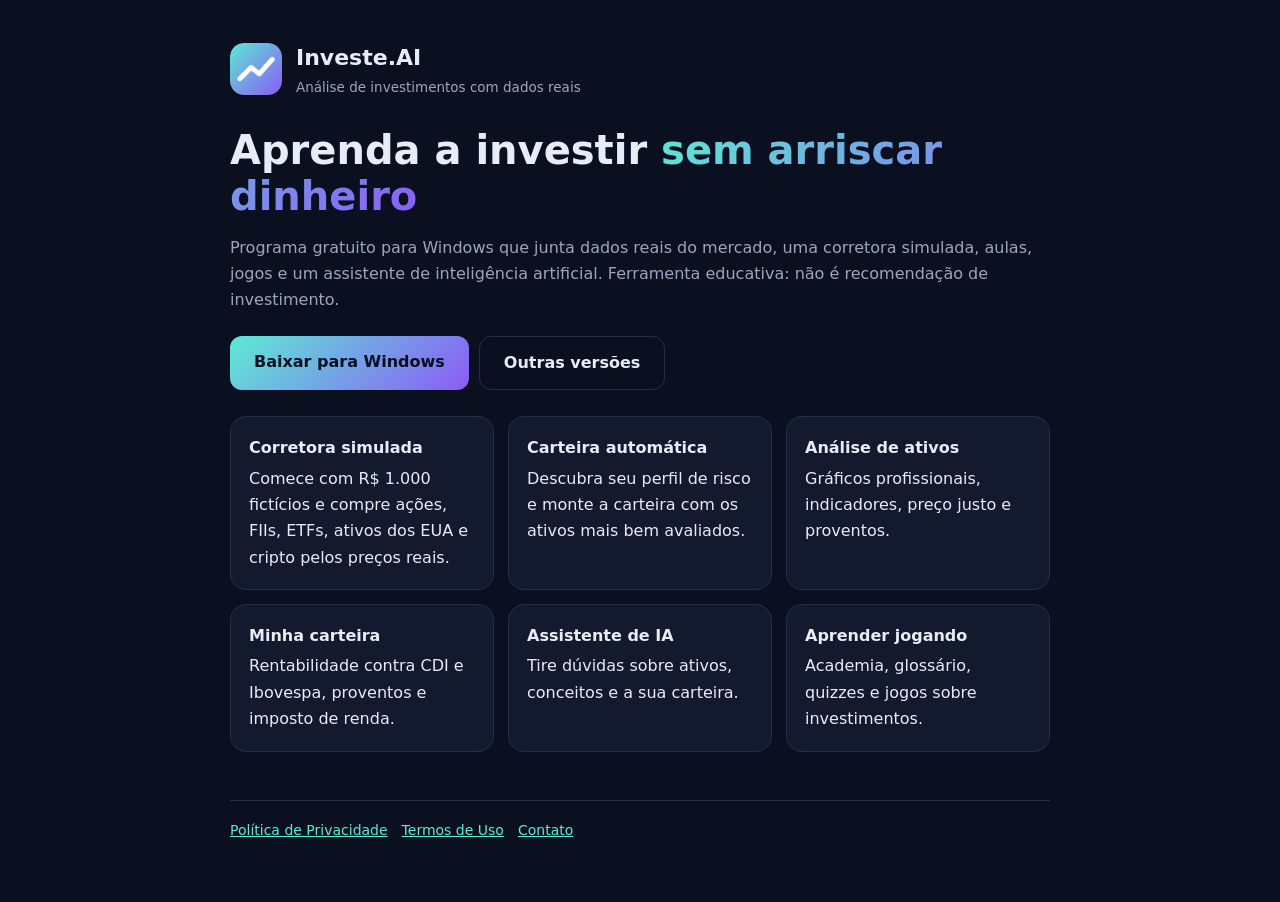
==== docs/index.html @ ca3437b0 "Site do Investe.AI (GitHub Pages): página inicial, Política de Privacidade e Termos de Uso Co-Author" ====
<!doctype html>
<html lang="pt-BR"><head><meta charset="utf-8"><meta name="viewport" content="width=device-width,initial-scale=1">
<title>Investe.AI</title><meta name="description" content="Aprenda a investir com dados reais e uma corretora simulada.">
<link rel="icon" href="icone.png"><link rel="stylesheet" href="estilo.css"></head>
<body><main>
<header><img src="icone.png" alt=""><div><b>Investe.AI</b><small>Análise de investimentos com dados reais</small></div></header>
<h1>Aprenda a investir <span class="grad">sem arriscar dinheiro</span></h1>
<p class="sub">Programa gratuito para Windows que junta dados reais do mercado, uma corretora simulada, aulas, jogos e um assistente de inteligência artificial. Ferramenta educativa: não é recomendação de investimento.</p>
<div class="bts"><a class="btn" href="https://github.com/LimaBat/investe-ai/releases/latest/download/Investe.AI.exe">Baixar para Windows</a><a class="btn g" href="https://github.com/LimaBat/investe-ai/releases/latest">Outras versões</a></div>
<div class="cards">
<div class="card"><b>Corretora simulada</b>Comece com R$ 1.000 fictícios e compre ações, FIIs, ETFs, ativos dos EUA e cripto pelos preços reais.</div>
<div class="card"><b>Carteira automática</b>Descubra seu perfil de risco e monte a carteira com os ativos mais bem avaliados.</div>
<div class="card"><b>Análise de ativos</b>Gráficos profissionais, indicadores, preço justo e proventos.</div>
<div class="card"><b>Minha carteira</b>Rentabilidade contra CDI e Ibovespa, proventos e imposto de renda.</div>
<div class="card"><b>Assistente de IA</b>Tire dúvidas sobre ativos, conceitos e a sua carteira.</div>
<div class="card"><b>Aprender jogando</b>Academia, glossário, quizzes e jogos sobre investimentos.</div>
</div>
<footer><a href="privacidade.html">Política de Privacidade</a><a href="termos.html">Termos de Uso</a><a href="https://github.com/LimaBat/investe-ai/issues">Contato</a></footer>
</main></body></html>
---- docs/estilo.css ----
:root{--bg:#0b1020;--card:#131a2e;--line:#243049;--text:#e8ecf6;--muted:#9aa6c0;--a1:#5eead4;--a2:#8b5cf6}
*{box-sizing:border-box}body{margin:0;background:var(--bg);color:var(--text);font:16px/1.65 "Segoe UI",system-ui,-apple-system,sans-serif}
main{max-width:860px;margin:0 auto;padding:40px 20px 60px}a{color:var(--a1)}
header{display:flex;align-items:center;gap:14px;margin-bottom:28px}header img{width:52px;height:52px;border-radius:14px}
header b{font-size:22px}header small{display:block;color:var(--muted);font-size:13.5px}
h1{font-size:clamp(28px,5vw,40px);line-height:1.15;margin:10px 0 14px}h2{font-size:21px;margin:30px 0 8px}
.grad{background:linear-gradient(135deg,var(--a1),var(--a2));-webkit-background-clip:text;background-clip:text;color:transparent}
.sub{color:var(--muted)}.btn{display:inline-block;padding:13px 24px;border-radius:12px;background:linear-gradient(135deg,var(--a1),var(--a2));color:#06121f;font-weight:700;text-decoration:none}
.btn.g{background:transparent;border:1px solid var(--line);color:var(--text)}.bts{display:flex;gap:10px;flex-wrap:wrap;margin:22px 0}
.cards{display:grid;grid-template-columns:repeat(auto-fit,minmax(230px,1fr));gap:14px;margin-top:26px}
.card{background:var(--card);border:1px solid var(--line);border-radius:16px;padding:18px}.card b{display:block;margin-bottom:4px}
footer{margin-top:48px;padding-top:18px;border-top:1px solid var(--line);color:var(--muted);font-size:14px}footer a{margin-right:14px}
li{margin:4px 0}
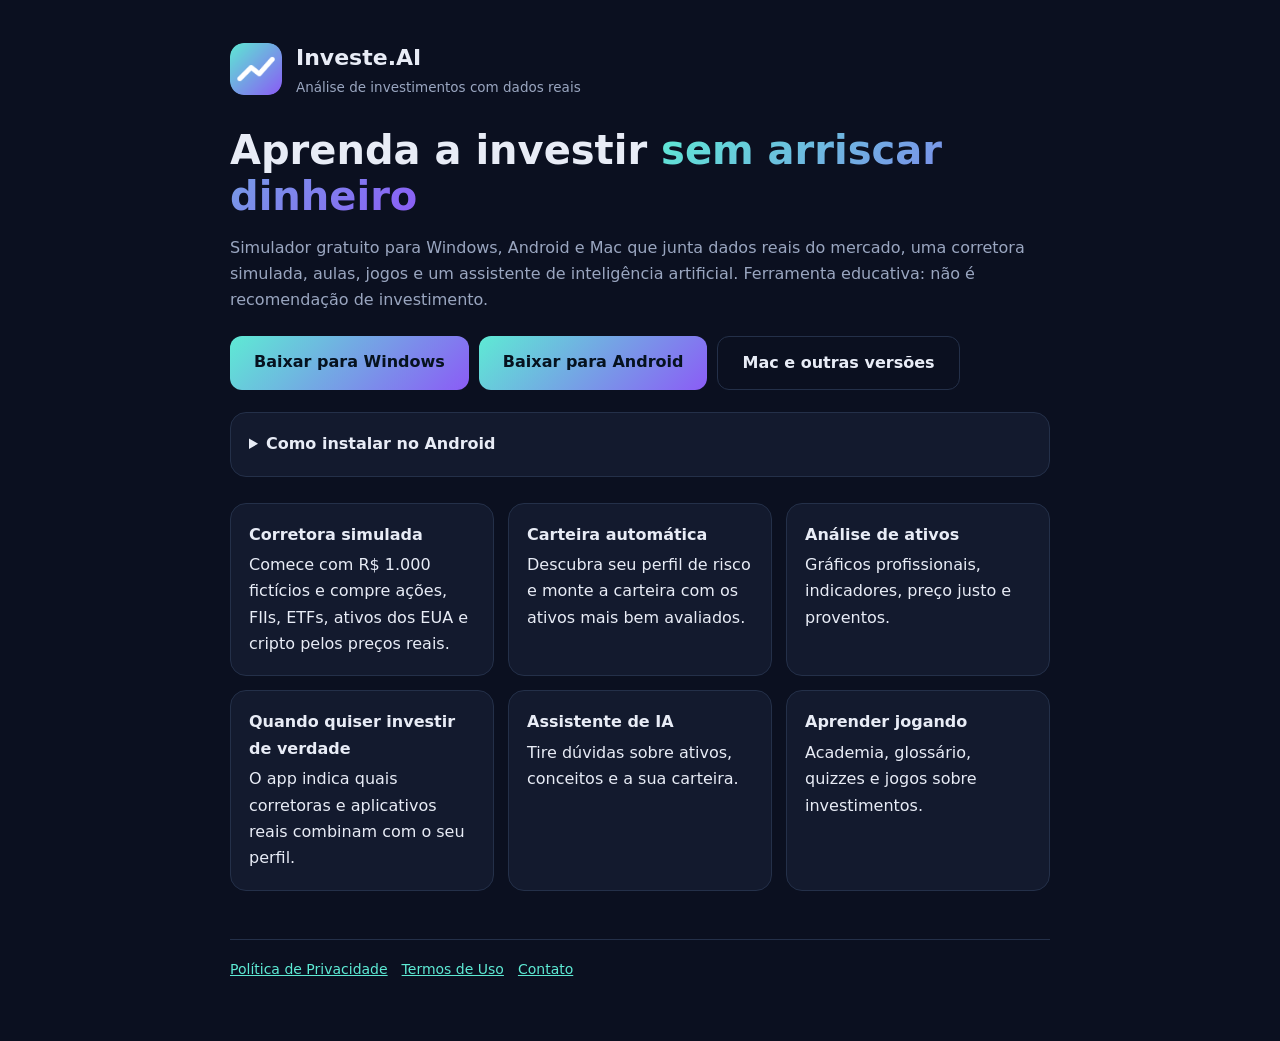
==== commit 2b95b8b1: "Versão Android (Chaquopy + WebView), só simulador (sem carteira real) e download do Android no site " ====
--- a/docs/index.html
+++ b/docs/index.html
@@ -5,13 +5,20 @@
 <body><main>
 <header><img src="icone.png" alt=""><div><b>Investe.AI</b><small>Análise de investimentos com dados reais</small></div></header>
 <h1>Aprenda a investir <span class="grad">sem arriscar dinheiro</span></h1>
-<p class="sub">Programa gratuito para Windows que junta dados reais do mercado, uma corretora simulada, aulas, jogos e um assistente de inteligência artificial. Ferramenta educativa: não é recomendação de investimento.</p>
-<div class="bts"><a class="btn" href="https://github.com/LimaBat/investe-ai/releases/latest/download/Investe.AI.exe">Baixar para Windows</a><a class="btn g" href="https://github.com/LimaBat/investe-ai/releases/latest">Outras versões</a></div>
+<p class="sub">Simulador gratuito para Windows, Android e Mac que junta dados reais do mercado, uma corretora simulada, aulas, jogos e um assistente de inteligência artificial. Ferramenta educativa: não é recomendação de investimento.</p>
+<div class="bts"><a class="btn" href="https://github.com/LimaBat/investe-ai/releases/latest/download/Investe.AI.exe">Baixar para Windows</a><a class="btn" href="https://github.com/LimaBat/investe-ai/releases/latest/download/Investe.AI.apk">Baixar para Android</a><a class="btn g" href="https://github.com/LimaBat/investe-ai/releases/latest">Mac e outras versões</a></div>
+<details class="card" style="margin-top:4px"><summary style="cursor:pointer;font-weight:600">Como instalar no Android</summary>
+<ol style="margin:10px 0 0 18px">
+<li>Toque em <b>Baixar para Android</b> no celular e abra o arquivo <b>Investe.AI.apk</b> quando o download terminar.</li>
+<li>Se aparecer "Por segurança, seu telefone não tem permissão para instalar apps desta fonte", toque em <b>Configurações</b>, ative <b>Permitir desta fonte</b> e volte.</li>
+<li>Toque em <b>Instalar</b>. Se o Google Play Protect avisar sobre um app desconhecido, toque em <b>Mais detalhes &gt; Instalar mesmo assim</b>.</li>
+<li>Abra o <b>Investe.AI</b>. Na primeira vez ele leva até um minuto para preparar tudo.</li>
+</ol><p class="sub" style="margin:8px 0 0">Funciona em celulares com Android 7 ou mais novo (64 bits). As atualizações aparecem dentro do app.</p></details>
 <div class="cards">
 <div class="card"><b>Corretora simulada</b>Comece com R$ 1.000 fictícios e compre ações, FIIs, ETFs, ativos dos EUA e cripto pelos preços reais.</div>
 <div class="card"><b>Carteira automática</b>Descubra seu perfil de risco e monte a carteira com os ativos mais bem avaliados.</div>
 <div class="card"><b>Análise de ativos</b>Gráficos profissionais, indicadores, preço justo e proventos.</div>
-<div class="card"><b>Minha carteira</b>Rentabilidade contra CDI e Ibovespa, proventos e imposto de renda.</div>
+<div class="card"><b>Quando quiser investir de verdade</b>O app indica quais corretoras e aplicativos reais combinam com o seu perfil.</div>
 <div class="card"><b>Assistente de IA</b>Tire dúvidas sobre ativos, conceitos e a sua carteira.</div>
 <div class="card"><b>Aprender jogando</b>Academia, glossário, quizzes e jogos sobre investimentos.</div>
 </div>
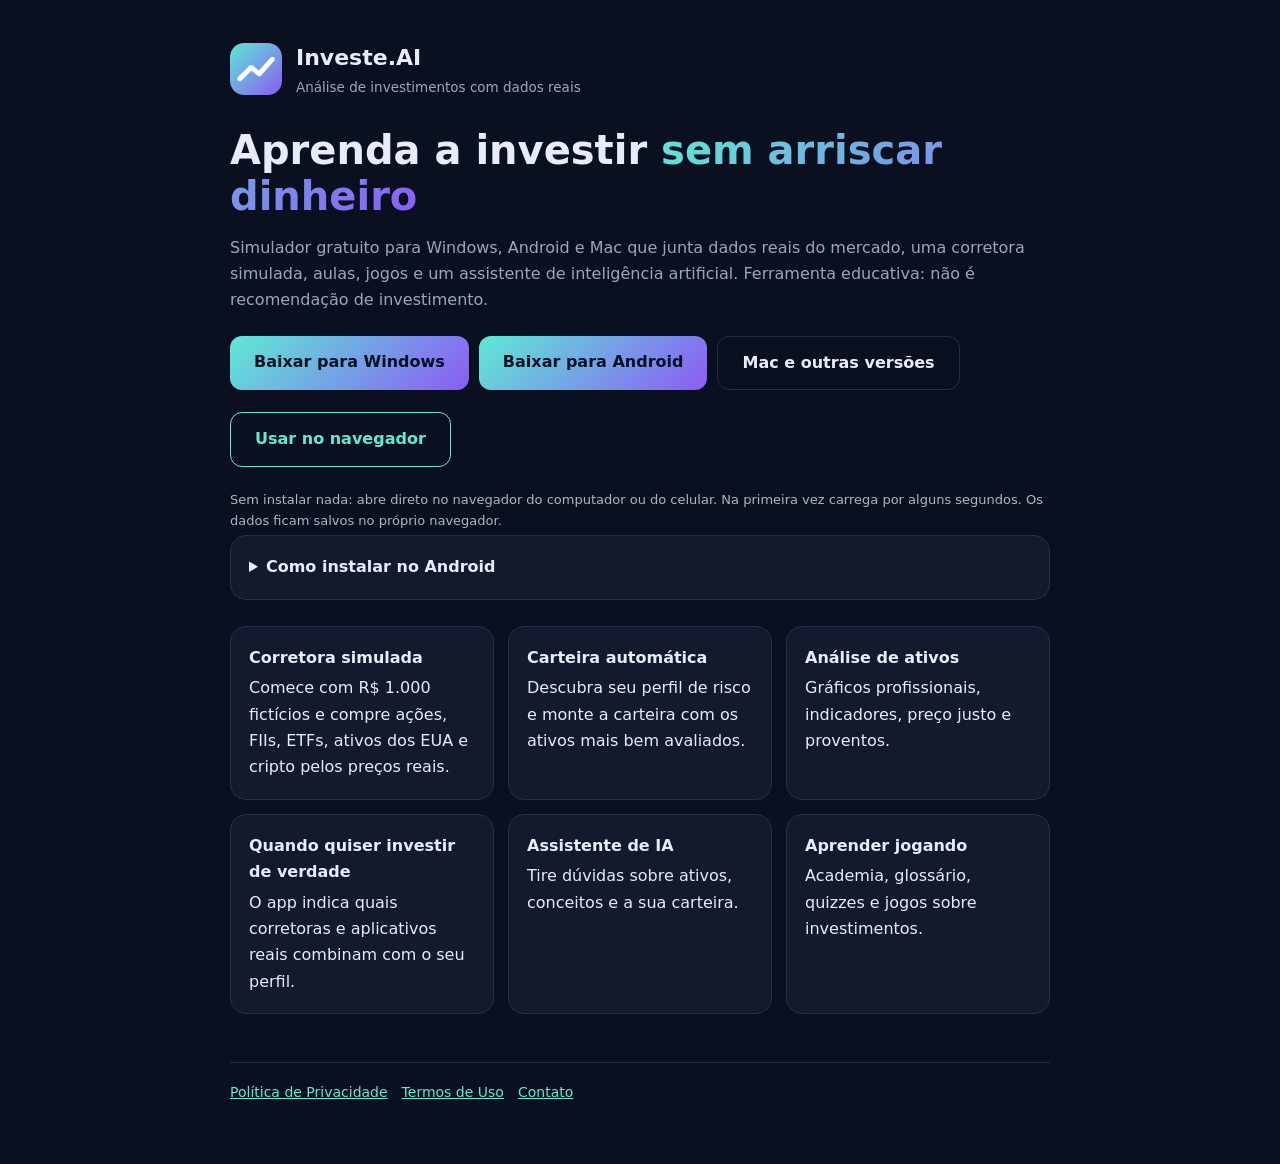
==== commit de9ee515: "Versão para navegador: Investe.AI roda no navegador (Pyodide), botão Usar no navegador no site, test" ====
--- a/docs/index.html
+++ b/docs/index.html
@@ -7,6 +7,8 @@
 <h1>Aprenda a investir <span class="grad">sem arriscar dinheiro</span></h1>
 <p class="sub">Simulador gratuito para Windows, Android e Mac que junta dados reais do mercado, uma corretora simulada, aulas, jogos e um assistente de inteligência artificial. Ferramenta educativa: não é recomendação de investimento.</p>
 <div class="bts"><a class="btn" href="https://github.com/LimaBat/investe-ai/releases/latest/download/Investe.AI.exe">Baixar para Windows</a><a class="btn" href="https://github.com/LimaBat/investe-ai/releases/latest/download/Investe.AI.apk">Baixar para Android</a><a class="btn g" href="https://github.com/LimaBat/investe-ai/releases/latest">Mac e outras versões</a></div>
+<div class="bts" style="margin-top:10px"><a class="btn web" href="app/">Usar no navegador</a></div>
+<p class="nota-web">Sem instalar nada: abre direto no navegador do computador ou do celular. Na primeira vez carrega por alguns segundos. Os dados ficam salvos no próprio navegador.</p>
 <details class="card" style="margin-top:4px"><summary style="cursor:pointer;font-weight:600">Como instalar no Android</summary>
 <ol style="margin:10px 0 0 18px">
 <li>Toque em <b>Baixar para Android</b> no celular e abra o arquivo <b>Investe.AI.apk</b> quando o download terminar.</li>
--- a/docs/estilo.css
+++ b/docs/estilo.css
@@ -11,3 +11,6 @@
 .card{background:var(--card);border:1px solid var(--line);border-radius:16px;padding:18px}.card b{display:block;margin-bottom:4px}
 footer{margin-top:48px;padding-top:18px;border-top:1px solid var(--line);color:var(--muted);font-size:14px}footer a{margin-right:14px}
 li{margin:4px 0}
+
+.btn.web{background:transparent;border:1.5px solid #5eead4;color:#5eead4}.btn.web:hover{background:rgba(94,234,212,.1)}
+.nota-web{font-size:13px;opacity:.75;margin:8px 0 0}
